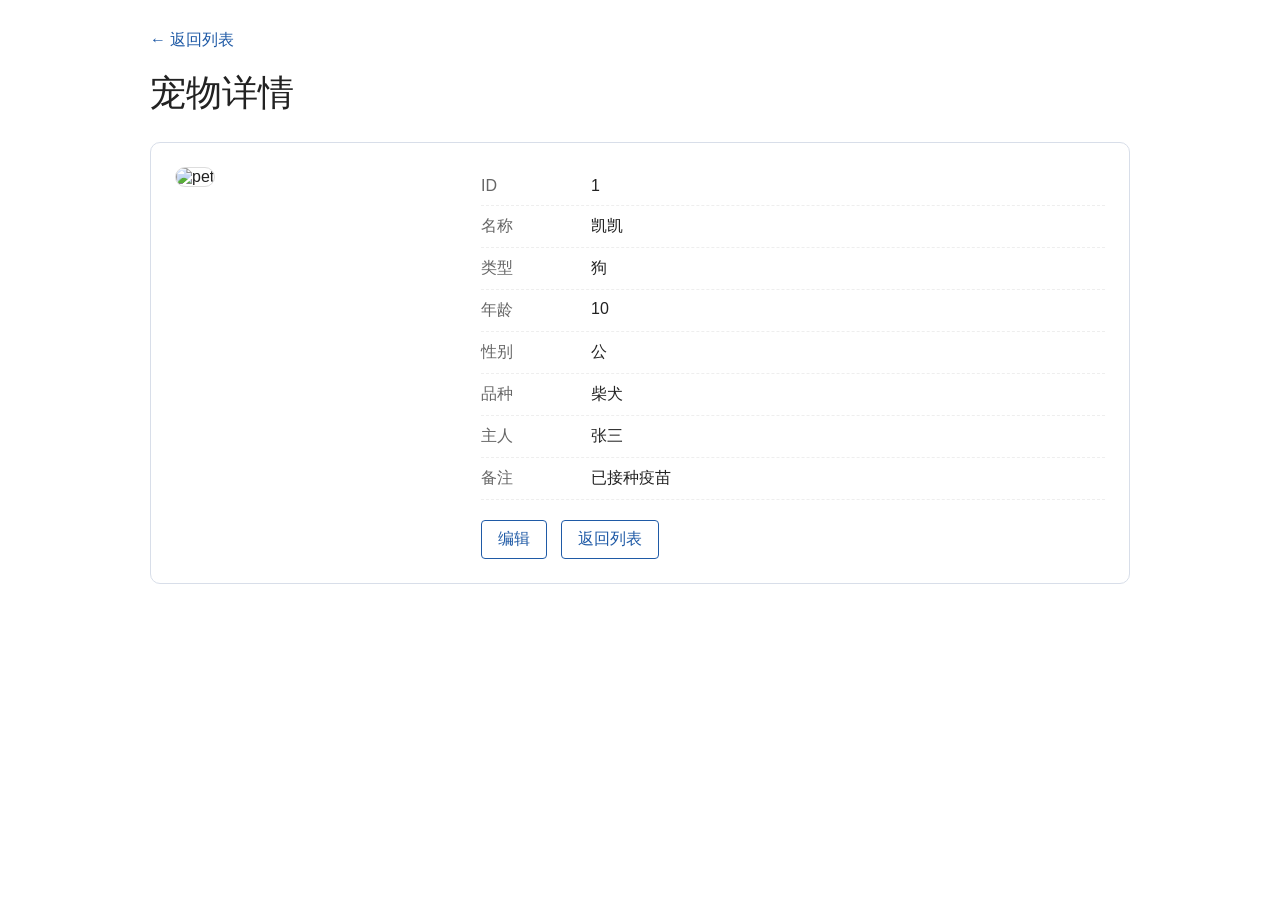
==== src/main/resources/templates/pet_detail.html @ 1228cbbe "Add files via upload" ====
<!DOCTYPE html>
<html lang="zh-CN" xmlns:th="http://www.thymeleaf.org">
<head>
    <meta charset="UTF-8">
    <title>宠物详情</title>
    <style>
        body{font-family:Arial,"Microsoft YaHei",sans-serif;margin:30px;color:#222}
        a{text-decoration:none;color:#1f5aa6}
        .wrap{max-width:980px;margin:0 auto}
        .back{margin-bottom:18px}
        .card{border:1px solid #d8dee9;border-radius:10px;padding:24px}
        .grid{display:grid;grid-template-columns:280px 1fr;gap:26px}
        .image-box img{width:280px;height:280px;object-fit:cover;border-radius:10px;border:1px solid #ddd}
        .title{font-size:36px;margin:12px 0 24px}
        .row{display:flex;padding:10px 0;border-bottom:1px dashed #eee}
        .label{width:110px;color:#666}
        .value{flex:1}
        .action{margin-top:20px}
        .btn{display:inline-block;padding:8px 16px;border-radius:4px;border:1px solid #1f5aa6;margin-right:10px}
    </style>
</head>
<body>
<div class="wrap">
    <div class="back">
        <a href="/pet/list">← 返回列表</a>
    </div>

    <div class="title">宠物详情</div>

    <div class="card">
        <div class="grid">
            <div class="image-box">
                <img th:src="${#strings.isEmpty(pet.imageUrl) ? '/images/default-pet.png' : pet.imageUrl}" alt="pet">
            </div>
            <div>
                <div class="row"><div class="label">ID</div><div class="value" th:text="${pet.id}">1</div></div>
                <div class="row"><div class="label">名称</div><div class="value" th:text="${pet.name}">凯凯</div></div>
                <div class="row"><div class="label">类型</div><div class="value" th:text="${pet.type}">狗</div></div>
                <div class="row"><div class="label">年龄</div><div class="value" th:text="${pet.age}">10</div></div>
                <div class="row"><div class="label">性别</div><div class="value" th:text="${pet.gender}">公</div></div>
                <div class="row"><div class="label">品种</div><div class="value" th:text="${pet.breed}">柴犬</div></div>
                <div class="row"><div class="label">主人</div><div class="value" th:text="${pet.owner}">张三</div></div>
                <div class="row"><div class="label">备注</div><div class="value" th:text="${pet.remark}">已接种疫苗</div></div>

                <div class="action">
                    <a class="btn" th:href="@{'/pet/toEdit/' + ${pet.id}}">编辑</a>
                    <a class="btn" href="/pet/list">返回列表</a>
                </div>
            </div>
        </div>
    </div>
</div>
</body>
</html>
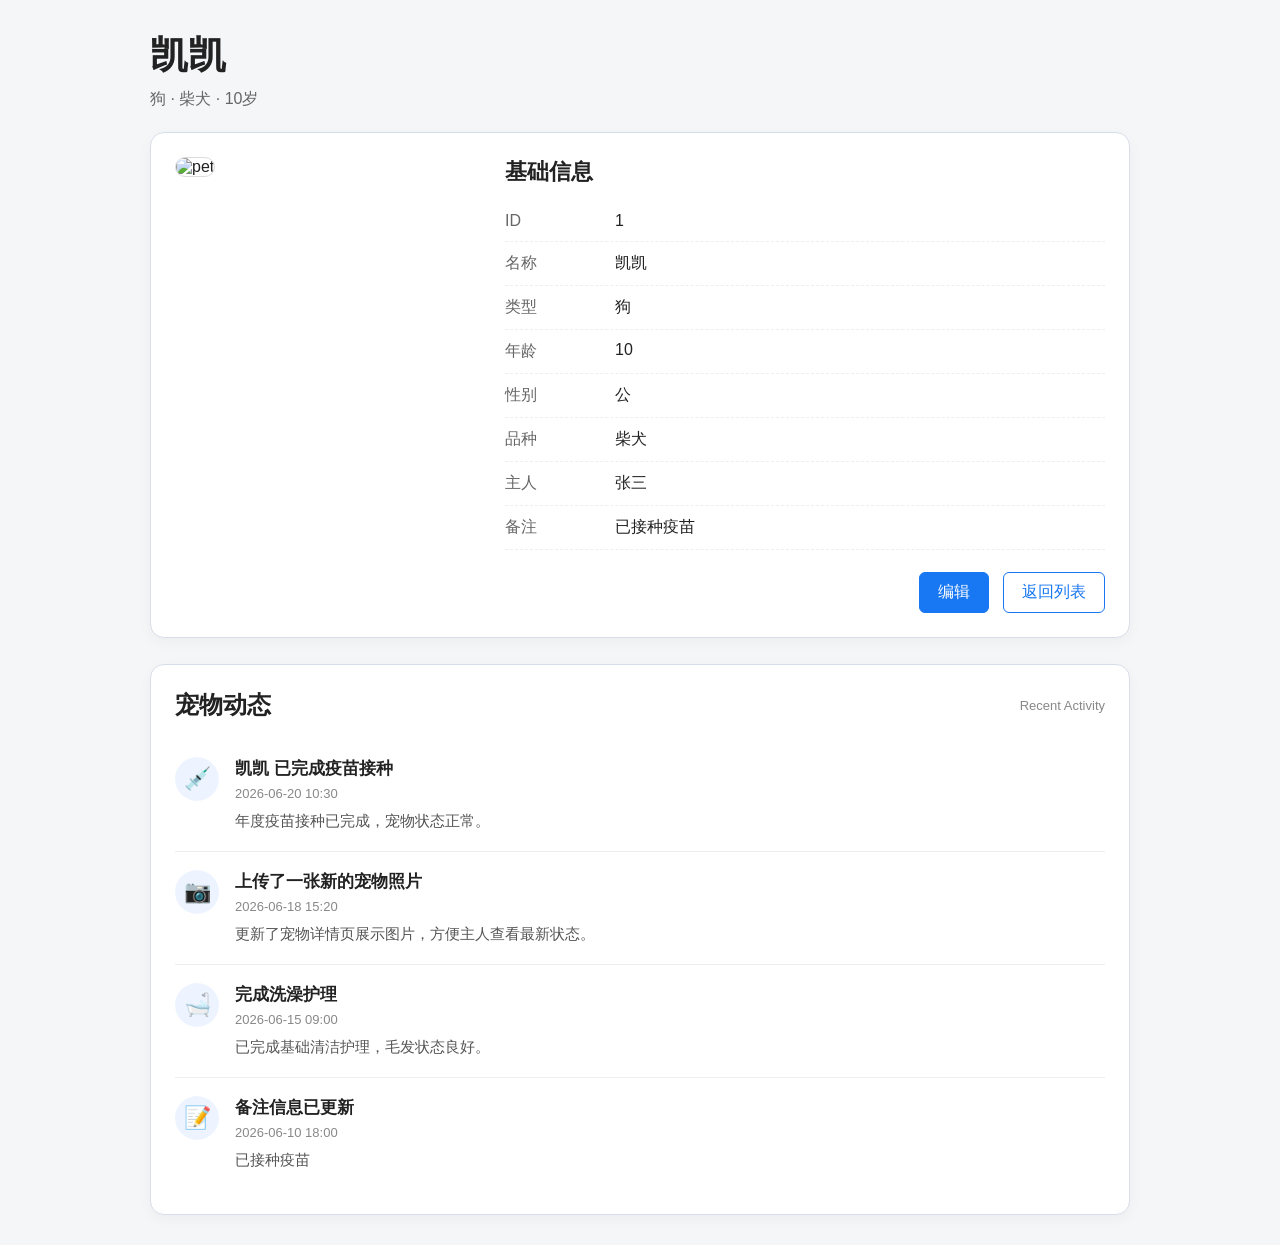
==== commit e997a3a6: "[新增] Walmart.java" ====
--- a/src/main/resources/templates/pet_detail.html
+++ b/src/main/resources/templates/pet_detail.html
@@ -4,51 +4,301 @@
     <meta charset="UTF-8">
     <title>宠物详情</title>
     <style>
-        body{font-family:Arial,"Microsoft YaHei",sans-serif;margin:30px;color:#222}
-        a{text-decoration:none;color:#1f5aa6}
-        .wrap{max-width:980px;margin:0 auto}
-        .back{margin-bottom:18px}
-        .card{border:1px solid #d8dee9;border-radius:10px;padding:24px}
-        .grid{display:grid;grid-template-columns:280px 1fr;gap:26px}
-        .image-box img{width:280px;height:280px;object-fit:cover;border-radius:10px;border:1px solid #ddd}
-        .title{font-size:36px;margin:12px 0 24px}
-        .row{display:flex;padding:10px 0;border-bottom:1px dashed #eee}
-        .label{width:110px;color:#666}
-        .value{flex:1}
-        .action{margin-top:20px}
-        .btn{display:inline-block;padding:8px 16px;border-radius:4px;border:1px solid #1f5aa6;margin-right:10px}
+        body {
+            font-family: Arial, "Microsoft YaHei", sans-serif;
+            margin: 30px;
+            color: #222;
+            background: #f4f6f8;
+        }
+
+        a {
+            text-decoration: none;
+            color: #1f5aa6;
+        }
+
+        .wrap {
+            max-width: 980px;
+            margin: 0 auto;
+        }
+
+        .profile-header {
+            margin-bottom: 22px;
+        }
+
+        .profile-header h1 {
+            font-size: 38px;
+            margin: 0 0 8px;
+            font-weight: 700;
+        }
+
+        .profile-header p {
+            margin: 0;
+            color: #666;
+            font-size: 16px;
+        }
+
+        .card {
+            border: 1px solid #d8dee9;
+            border-radius: 14px;
+            padding: 24px;
+            background: #fff;
+            box-shadow: 0 4px 14px rgba(0,0,0,0.04);
+        }
+
+        .grid {
+            display: grid;
+            grid-template-columns: 300px 1fr;
+            gap: 30px;
+        }
+
+        .image-box img {
+            width: 300px;
+            height: 300px;
+            object-fit: cover;
+            border-radius: 14px;
+            border: 1px solid #ddd;
+        }
+
+        .info-title {
+            font-size: 22px;
+            font-weight: 600;
+            margin-bottom: 14px;
+        }
+
+        .row {
+            display: flex;
+            padding: 11px 0;
+            border-bottom: 1px dashed #eee;
+        }
+
+        .label {
+            width: 110px;
+            color: #666;
+        }
+
+        .value {
+            flex: 1;
+            color: #222;
+            font-weight: 500;
+        }
+
+        .action {
+            margin-top: 22px;
+            text-align: right;
+        }
+
+        .btn {
+            display: inline-block;
+            padding: 9px 18px;
+            border-radius: 6px;
+            border: 1px solid #1877f2;
+            margin-left: 10px;
+        }
+
+        .btn-primary {
+            background: #1877f2;
+            color: #fff;
+        }
+
+        .btn-outline {
+            background: #fff;
+            color: #1877f2;
+        }
+
+        .feed-section {
+            margin-top: 26px;
+            padding: 24px;
+            border: 1px solid #d8dee9;
+            border-radius: 14px;
+            background: #fff;
+            box-shadow: 0 4px 14px rgba(0,0,0,0.04);
+        }
+
+        .feed-header {
+            display: flex;
+            justify-content: space-between;
+            align-items: center;
+            margin-bottom: 18px;
+        }
+
+        .feed-header h2 {
+            font-size: 24px;
+            margin: 0;
+        }
+
+        .feed-tip {
+            font-size: 13px;
+            color: #888;
+        }
+
+        .feed-item {
+            display: flex;
+            gap: 16px;
+            padding: 18px 0;
+            border-bottom: 1px solid #eee;
+        }
+
+        .feed-item:last-child {
+            border-bottom: none;
+        }
+
+        .feed-icon {
+            width: 44px;
+            height: 44px;
+            border-radius: 50%;
+            background: #eef4ff;
+            display: flex;
+            align-items: center;
+            justify-content: center;
+            font-size: 22px;
+            flex-shrink: 0;
+        }
+
+        .feed-content {
+            flex: 1;
+        }
+
+        .feed-title {
+            font-size: 17px;
+            font-weight: 600;
+            margin-bottom: 6px;
+        }
+
+        .feed-time {
+            font-size: 13px;
+            color: #888;
+            margin-bottom: 8px;
+        }
+
+        .feed-desc {
+            font-size: 15px;
+            color: #555;
+            line-height: 1.6;
+        }
     </style>
 </head>
 <body>
 <div class="wrap">
-    <div class="back">
-        <a href="/pet/list">← 返回列表</a>
+
+    <div class="profile-header">
+        <h1 th:text="${pet.name}">凯凯</h1>
+        <p>
+            <span th:text="${pet.type}">狗</span>
+            ·
+            <span th:text="${pet.breed}">柴犬</span>
+            ·
+            <span th:text="${pet.age}">10</span>岁
+        </p>
     </div>
-
-    <div class="title">宠物详情</div>
 
     <div class="card">
         <div class="grid">
             <div class="image-box">
                 <img th:src="${#strings.isEmpty(pet.imageUrl) ? '/images/default-pet.png' : pet.imageUrl}" alt="pet">
             </div>
+
             <div>
-                <div class="row"><div class="label">ID</div><div class="value" th:text="${pet.id}">1</div></div>
-                <div class="row"><div class="label">名称</div><div class="value" th:text="${pet.name}">凯凯</div></div>
-                <div class="row"><div class="label">类型</div><div class="value" th:text="${pet.type}">狗</div></div>
-                <div class="row"><div class="label">年龄</div><div class="value" th:text="${pet.age}">10</div></div>
-                <div class="row"><div class="label">性别</div><div class="value" th:text="${pet.gender}">公</div></div>
-                <div class="row"><div class="label">品种</div><div class="value" th:text="${pet.breed}">柴犬</div></div>
-                <div class="row"><div class="label">主人</div><div class="value" th:text="${pet.owner}">张三</div></div>
-                <div class="row"><div class="label">备注</div><div class="value" th:text="${pet.remark}">已接种疫苗</div></div>
+                <div class="info-title">基础信息</div>
+
+                <div class="row">
+                    <div class="label">ID</div>
+                    <div class="value" th:text="${pet.id}">1</div>
+                </div>
+
+                <div class="row">
+                    <div class="label">名称</div>
+                    <div class="value" th:text="${pet.name}">凯凯</div>
+                </div>
+
+                <div class="row">
+                    <div class="label">类型</div>
+                    <div class="value" th:text="${pet.type}">狗</div>
+                </div>
+
+                <div class="row">
+                    <div class="label">年龄</div>
+                    <div class="value" th:text="${pet.age}">10</div>
+                </div>
+
+                <div class="row">
+                    <div class="label">性别</div>
+                    <div class="value" th:text="${pet.gender}">公</div>
+                </div>
+
+                <div class="row">
+                    <div class="label">品种</div>
+                    <div class="value" th:text="${pet.breed}">柴犬</div>
+                </div>
+
+                <div class="row">
+                    <div class="label">主人</div>
+                    <div class="value" th:text="${pet.owner}">张三</div>
+                </div>
+
+                <div class="row">
+                    <div class="label">备注</div>
+                    <div class="value" th:text="${pet.remark}">已接种疫苗</div>
+                </div>
 
                 <div class="action">
-                    <a class="btn" th:href="@{'/pet/toEdit/' + ${pet.id}}">编辑</a>
-                    <a class="btn" href="/pet/list">返回列表</a>
+                    <a class="btn btn-primary" th:href="@{'/pet/toEdit/' + ${pet.id}}">编辑</a>
+                    <a class="btn btn-outline" href="/pet/list">返回列表</a>
                 </div>
             </div>
         </div>
     </div>
+
+    <div class="feed-section">
+        <div class="feed-header">
+            <h2>宠物动态</h2>
+            <div class="feed-tip">Recent Activity</div>
+        </div>
+
+        <div class="feed-item">
+            <div class="feed-icon">💉</div>
+            <div class="feed-content">
+                <div class="feed-title">
+                    <span th:text="${pet.name}">凯凯</span> 已完成疫苗接种
+                </div>
+                <div class="feed-time">2026-06-20 10:30</div>
+                <div class="feed-desc">年度疫苗接种已完成，宠物状态正常。</div>
+            </div>
+        </div>
+
+        <div class="feed-item">
+            <div class="feed-icon">📷</div>
+            <div class="feed-content">
+                <div class="feed-title">
+                    上传了一张新的宠物照片
+                </div>
+                <div class="feed-time">2026-06-18 15:20</div>
+                <div class="feed-desc">更新了宠物详情页展示图片，方便主人查看最新状态。</div>
+            </div>
+        </div>
+
+        <div class="feed-item">
+            <div class="feed-icon">🛁</div>
+            <div class="feed-content">
+                <div class="feed-title">
+                    完成洗澡护理
+                </div>
+                <div class="feed-time">2026-06-15 09:00</div>
+                <div class="feed-desc">已完成基础清洁护理，毛发状态良好。</div>
+            </div>
+        </div>
+
+        <div class="feed-item">
+            <div class="feed-icon">📝</div>
+            <div class="feed-content">
+                <div class="feed-title">
+                    备注信息已更新
+                </div>
+                <div class="feed-time">2026-06-10 18:00</div>
+                <div class="feed-desc" th:text="${pet.remark}">已接种疫苗</div>
+            </div>
+        </div>
+    </div>
+
 </div>
 </body>
-</html>
+</html>
